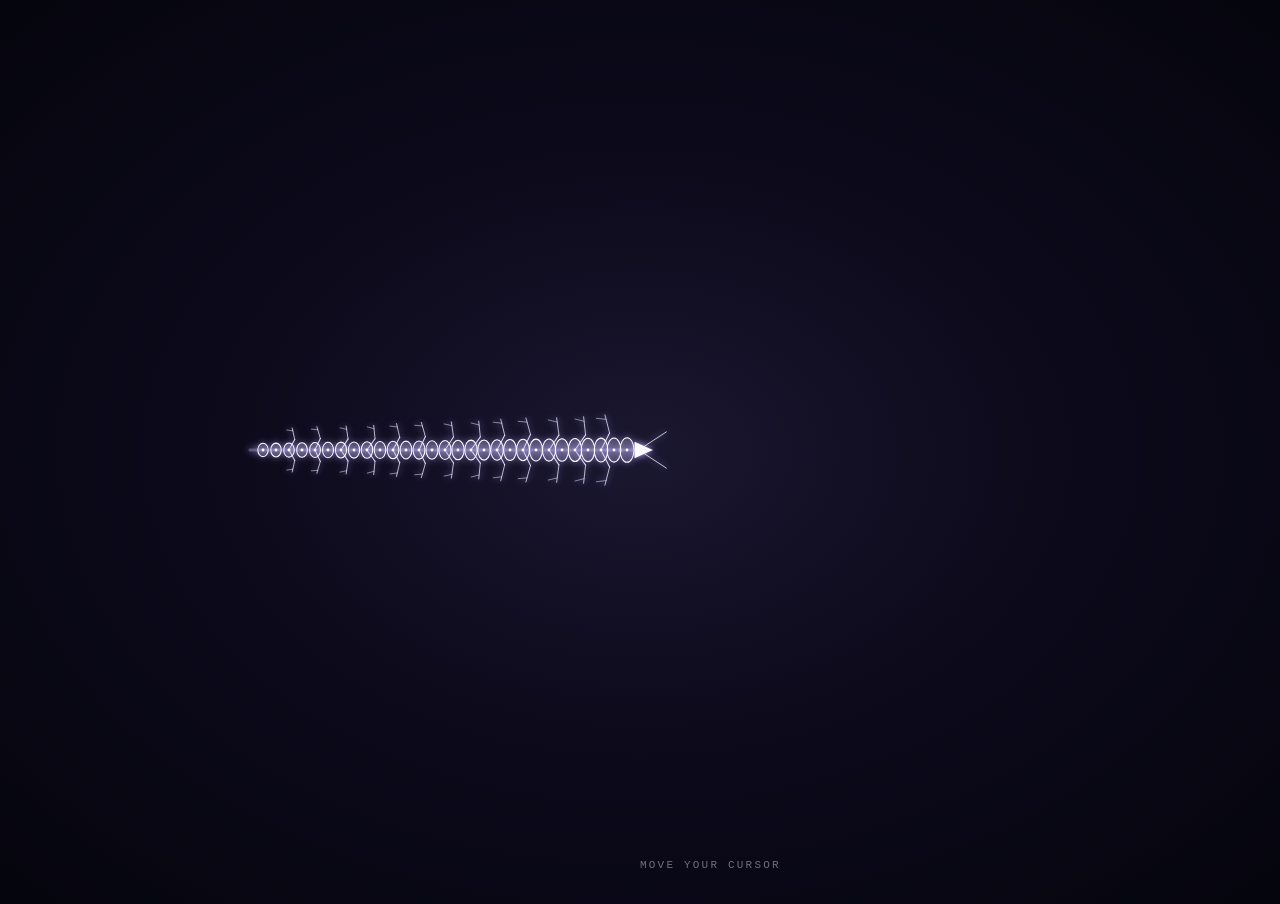
==== index.html @ 1a96da90 "Add files via upload" ====
<!DOCTYPE html>
<html lang="en">
<head>
    <meta charset="UTF-8">
    <meta name="viewport" content="width=device-width, initial-scale=1.0">
    <title>Cursor Creature</title>
    <link rel="stylesheet" href="style.css"/>
</head>
<body>
    <canvas id="creature"></canvas>
    <p class="hint">move your cursor</p>

    <script src="script.js"></script>
</body>
</html>
---- style.css ----
:root{
    color-scheme: dark;
}

*{
    box-sizing: border-box;
}

body{
    margin: 0;
    min-height: 100vh;
    overflow: hidden;
    background: radial-gradient(
        #1a1730 0%,
        #0d0a1c 44%,
        #05050d 100%
    );
}

canvas {
    display: black;
    width: 100vw;
    height: 100vh;
    cursor: crosshair;
}

.hint{
    position: fixed;
    left: 50%;
    bottom: 28px;
    margin: 0;
    transform: rotateX(-50%);
    color: rgba(255, 255, 255, 0.42);
    font: 500 11px/1.2 monospace;
    letter-spacing: 0.2em;
    pointer-events: none;
    text-transform: uppercase;
}
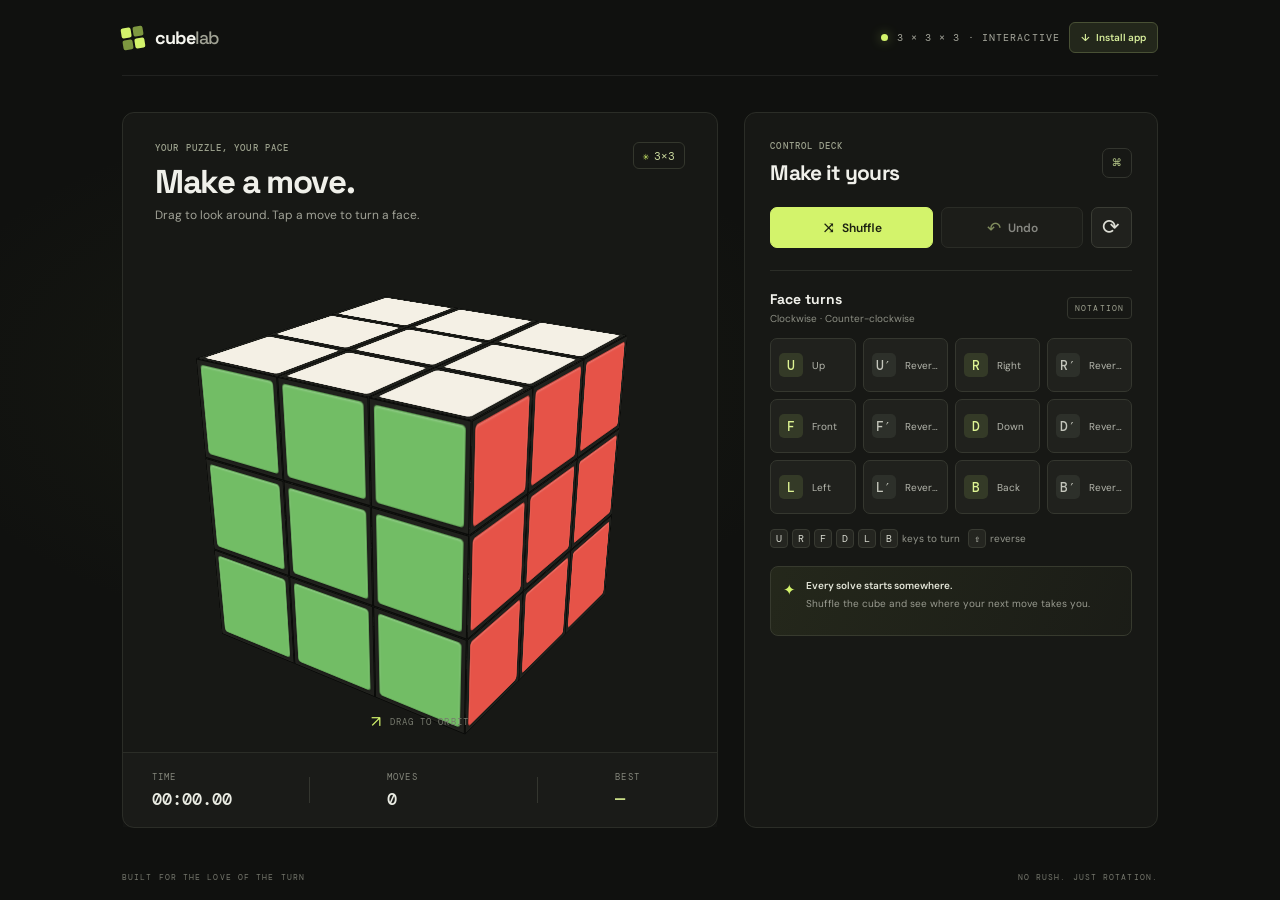
==== commit a1576412: "Add installable Cube Lab PWA Co-authored-by: Copilot App <223556219+Copilot@users.noreply.github.com" ====
--- a/index.html
+++ b/index.html
@@ -1,15 +1,149 @@
-<!DOCTYPE html>
+<!doctype html>
 <html lang="en">
-<head>
+  <head>
     <meta charset="UTF-8">
-    <meta name="viewport" content="width=device-width, initial-scale=1.0">
-    <title>Cursor Creature</title>
-    <link rel="stylesheet" href="style.css"/>
-</head>
-<body>
-    <canvas id="creature"></canvas>
-    <p class="hint">move your cursor</p>
+    <meta name="viewport" content="width=device-width, initial-scale=1, viewport-fit=cover">
+    <meta name="theme-color" content="#10110f">
+    <meta name="description" content="A smooth, interactive 3D Rubik's Cube for your phone, tablet, and desktop.">
+    <meta name="apple-mobile-web-app-capable" content="yes">
+    <meta name="apple-mobile-web-app-status-bar-style" content="black-translucent">
+    <meta name="apple-mobile-web-app-title" content="Cube Lab">
+    <title>Cube Lab — 3D Rubik's Cube</title>
+    <link rel="manifest" href="./manifest.webmanifest">
+    <link rel="icon" href="./icons/icon.svg" type="image/svg+xml">
+    <link rel="apple-touch-icon" href="./icons/apple-touch-icon.png">
+    <link rel="preconnect" href="https://fonts.googleapis.com">
+    <link rel="preconnect" href="https://fonts.gstatic.com" crossorigin>
+    <link href="https://fonts.googleapis.com/css2?family=DM+Mono:wght@400;500&family=DM+Sans:wght@400;500;600;700&family=Space+Grotesk:wght@500;600;700&display=swap" rel="stylesheet">
+    <link rel="stylesheet" href="style.css">
+    <script src="script.js" defer></script>
+  </head>
+  <body>
+    <div class="app-shell">
+      <header class="topbar">
+        <a class="brand" href="#" aria-label="Cube Lab home">
+          <span class="brand-mark" aria-hidden="true"><i></i><i></i><i></i><i></i></span>
+          <span>cube<span class="brand-light">lab</span></span>
+        </a>
+        <div class="topbar-right">
+          <span class="status-dot" aria-hidden="true"></span>
+          <span class="topbar-label">3 × 3 × 3 · INTERACTIVE</span>
+          <button class="install-button" id="install-button" type="button" aria-haspopup="dialog">
+            <span aria-hidden="true">↓</span> Install app
+          </button>
+        </div>
+      </header>
 
-    <script src="script.js"></script>
-</body>
-</html>+      <main class="workspace">
+        <section class="cube-panel" aria-label="Interactive Rubik's Cube">
+          <div class="panel-heading">
+            <div>
+              <p class="eyebrow">YOUR PUZZLE, YOUR PACE</p>
+              <h1>Make a move.</h1>
+              <p class="subheading">Drag to look around. Tap a move to turn a face.</p>
+            </div>
+            <span class="cube-badge"><span aria-hidden="true">✳</span> 3×3</span>
+          </div>
+
+          <div class="cube-stage" id="cube-stage">
+            <div class="orbit orbit-one" aria-hidden="true"></div>
+            <div class="orbit orbit-two" aria-hidden="true"></div>
+            <div class="cube" id="cube" role="img" aria-label="Solved 3 by 3 Rubik's Cube. Drag to rotate the view.">
+              <div id="cube-layer" class="cube-layer"></div>
+            </div>
+            <div class="stage-caption"><span class="drag-icon" aria-hidden="true">↗</span> DRAG TO ORBIT</div>
+          </div>
+
+          <div class="stats-row" aria-label="Session statistics">
+            <div class="stat">
+              <span class="stat-label">TIME</span>
+              <span class="stat-value" id="timer">00:00.00</span>
+            </div>
+            <span class="stat-divider" aria-hidden="true"></span>
+            <div class="stat">
+              <span class="stat-label">MOVES</span>
+              <span class="stat-value" id="move-count">0</span>
+            </div>
+            <span class="stat-divider" aria-hidden="true"></span>
+            <div class="stat">
+              <span class="stat-label">BEST</span>
+              <span class="stat-value" id="best-time">—</span>
+            </div>
+          </div>
+        </section>
+
+        <aside class="control-panel" aria-label="Cube controls">
+          <div class="control-heading">
+            <div>
+              <p class="eyebrow">CONTROL DECK</p>
+              <h2>Make it yours</h2>
+            </div>
+            <span class="control-icon" aria-hidden="true">⌘</span>
+          </div>
+
+          <div class="action-row">
+            <button class="button button-primary" id="shuffle-button" type="button">
+              <span aria-hidden="true">⤨</span> Shuffle
+            </button>
+            <button class="button button-secondary" id="undo-button" type="button" disabled>
+              <span aria-hidden="true">↶</span> Undo
+            </button>
+            <button class="icon-button" id="reset-button" type="button" aria-label="Reset cube" title="Reset cube">
+              <span aria-hidden="true">⟳</span>
+            </button>
+          </div>
+
+          <div class="section-rule"></div>
+          <div class="moves-heading">
+            <div>
+              <h3>Face turns</h3>
+              <p>Clockwise · Counter-clockwise</p>
+            </div>
+            <span class="notation-pill">NOTATION</span>
+          </div>
+
+          <div class="move-grid" aria-label="Turn a face">
+            <button class="move-button" data-move="U" type="button"><span class="move-letter">U</span><span class="move-name">Up</span></button>
+            <button class="move-button reverse" data-move="U'" type="button" aria-label="Turn Up counter-clockwise"><span class="move-letter">U′</span><span class="move-name">Reverse</span></button>
+            <button class="move-button" data-move="R" type="button"><span class="move-letter">R</span><span class="move-name">Right</span></button>
+            <button class="move-button reverse" data-move="R'" type="button" aria-label="Turn Right counter-clockwise"><span class="move-letter">R′</span><span class="move-name">Reverse</span></button>
+            <button class="move-button" data-move="F" type="button"><span class="move-letter">F</span><span class="move-name">Front</span></button>
+            <button class="move-button reverse" data-move="F'" type="button" aria-label="Turn Front counter-clockwise"><span class="move-letter">F′</span><span class="move-name">Reverse</span></button>
+            <button class="move-button" data-move="D" type="button"><span class="move-letter">D</span><span class="move-name">Down</span></button>
+            <button class="move-button reverse" data-move="D'" type="button" aria-label="Turn Down counter-clockwise"><span class="move-letter">D′</span><span class="move-name">Reverse</span></button>
+            <button class="move-button" data-move="L" type="button"><span class="move-letter">L</span><span class="move-name">Left</span></button>
+            <button class="move-button reverse" data-move="L'" type="button" aria-label="Turn Left counter-clockwise"><span class="move-letter">L′</span><span class="move-name">Reverse</span></button>
+            <button class="move-button" data-move="B" type="button"><span class="move-letter">B</span><span class="move-name">Back</span></button>
+            <button class="move-button reverse" data-move="B'" type="button" aria-label="Turn Back counter-clockwise"><span class="move-letter">B′</span><span class="move-name">Reverse</span></button>
+          </div>
+
+          <div class="keyboard-hint"><span class="keycap">U</span><span class="keycap">R</span><span class="keycap">F</span><span class="keycap">D</span><span class="keycap">L</span><span class="keycap">B</span><span>keys to turn</span><span class="keycap shift-key">⇧</span><span>reverse</span></div>
+
+          <div class="tip-card">
+            <span class="tip-icon" aria-hidden="true">✦</span>
+            <div><strong>Every solve starts somewhere.</strong><p>Shuffle the cube and see where your next move takes you.</p></div>
+          </div>
+        </aside>
+      </main>
+
+      <footer class="footer">
+        <span>BUILT FOR THE LOVE OF THE TURN</span>
+        <span>NO RUSH. JUST ROTATION.</span>
+      </footer>
+      <div class="sr-only" id="live-region" aria-live="polite" aria-atomic="true"></div>
+    </div>
+
+    <dialog class="install-dialog" id="install-dialog" aria-labelledby="install-title">
+      <div class="dialog-top">
+        <span class="dialog-mark" aria-hidden="true">✳</span>
+        <button class="dialog-close" id="install-close" type="button" aria-label="Close install instructions">×</button>
+      </div>
+      <p class="eyebrow">TAKE THE CUBE WITH YOU</p>
+      <h2 id="install-title">Install Cube Lab</h2>
+      <p class="dialog-copy" id="install-summary"></p>
+      <ol class="install-steps" id="install-steps"></ol>
+      <p class="dialog-note" id="install-note"></p>
+      <button class="button button-primary dialog-done" id="install-done" type="button">Got it</button>
+    </dialog>
+  </body>
+</html>
--- a/style.css
+++ b/style.css
@@ -1,38 +1,949 @@
-:root{
-    color-scheme: dark;
-}
-
-*{
-    box-sizing: border-box;
-}
-
-body{
-    margin: 0;
-    min-height: 100vh;
-    overflow: hidden;
-    background: radial-gradient(
-        #1a1730 0%,
-        #0d0a1c 44%,
-        #05050d 100%
-    );
-}
-
-canvas {
-    display: black;
-    width: 100vw;
-    height: 100vh;
-    cursor: crosshair;
-}
-
-.hint{
-    position: fixed;
-    left: 50%;
-    bottom: 28px;
-    margin: 0;
-    transform: rotateX(-50%);
-    color: rgba(255, 255, 255, 0.42);
-    font: 500 11px/1.2 monospace;
-    letter-spacing: 0.2em;
-    pointer-events: none;
-    text-transform: uppercase;
-}+:root {
+  color-scheme: dark;
+  font-family: "DM Sans", sans-serif;
+  color: #f0f0ea;
+  background: #10110f;
+  font-synthesis: none;
+  text-rendering: optimizeLegibility;
+  --surface: #181916;
+  --surface-raised: #1e201c;
+  --line: #2b2d27;
+  --muted: #898b80;
+  --lime: #d3f36b;
+  --cube-size: min(292px, 56vw);
+  --unit: calc(var(--cube-size) / 3);
+}
+
+* {
+  box-sizing: border-box;
+}
+
+body {
+  min-width: 320px;
+  min-height: 100vh;
+  margin: 0;
+  background:
+    radial-gradient(ellipse at 29% 42%, rgb(91 104 48 / 10%), transparent 36%),
+    #10110f;
+}
+
+button,
+a {
+  -webkit-tap-highlight-color: transparent;
+}
+
+button {
+  color: inherit;
+  font: inherit;
+}
+
+.app-shell {
+  width: min(1120px, 100%);
+  min-height: 100vh;
+  min-height: 100dvh;
+  margin: 0 auto;
+  padding: env(safe-area-inset-top, 0px) max(42px, env(safe-area-inset-right, 0px)) env(safe-area-inset-bottom, 0px) max(42px, env(safe-area-inset-left, 0px));
+  display: flex;
+  flex-direction: column;
+}
+
+.topbar {
+  min-height: 76px;
+  display: flex;
+  align-items: center;
+  justify-content: space-between;
+  border-bottom: 1px solid rgb(255 255 255 / 7%);
+}
+
+.brand {
+  display: inline-flex;
+  align-items: center;
+  gap: 11px;
+  color: #f5f5ee;
+  font: 700 18px/1 "Space Grotesk", sans-serif;
+  letter-spacing: -0.8px;
+  text-decoration: none;
+}
+
+.brand-light {
+  color: #a1a395;
+  font-weight: 500;
+}
+
+.brand-mark {
+  width: 22px;
+  height: 22px;
+  display: grid;
+  grid-template-columns: repeat(2, 1fr);
+  grid-template-rows: repeat(2, 1fr);
+  gap: 2px;
+  transform: rotate(-9deg);
+}
+
+.brand-mark i {
+  border-radius: 2px;
+  background: var(--lime);
+}
+
+.brand-mark i:nth-child(2),
+.brand-mark i:nth-child(3) {
+  background: #7d9740;
+}
+
+.topbar-right {
+  display: flex;
+  align-items: center;
+  gap: 9px;
+}
+
+.install-button {
+  min-height: 31px;
+  padding: 0 11px;
+  display: inline-flex;
+  align-items: center;
+  justify-content: center;
+  gap: 6px;
+  border: 1px solid #495135;
+  border-radius: 6px;
+  background: #23271b;
+  color: #d7ed9b;
+  font-size: 10px;
+  font-weight: 600;
+  cursor: pointer;
+  transition: background-color 150ms ease, border-color 150ms ease;
+}
+
+.install-button:hover {
+  border-color: var(--lime);
+  background: #2a3020;
+}
+
+.install-button:focus-visible,
+.dialog-close:focus-visible {
+  outline: 2px solid var(--lime);
+  outline-offset: 3px;
+}
+
+.install-button[hidden] {
+  display: none;
+}
+
+.status-dot {
+  width: 7px;
+  height: 7px;
+  border-radius: 50%;
+  background: var(--lime);
+  box-shadow: 0 0 12px rgb(211 243 107 / 45%);
+}
+
+.topbar-label,
+.eyebrow,
+.stat-label,
+.footer,
+.stage-caption,
+.notation-pill {
+  font-family: "DM Mono", monospace;
+  letter-spacing: 1.1px;
+}
+
+.topbar-label {
+  color: #a7a89d;
+  font-size: 10px;
+}
+
+.workspace {
+  flex: 1;
+  display: grid;
+  grid-template-columns: minmax(0, 1.24fr) minmax(340px, 0.86fr);
+  gap: 26px;
+  padding: 36px 0 25px;
+}
+
+.cube-panel,
+.control-panel {
+  min-width: 0;
+  border: 1px solid var(--line);
+  border-radius: 12px;
+  background: rgb(24 25 22 / 94%);
+}
+
+.cube-panel {
+  padding: 29px 32px 0;
+  display: flex;
+  flex-direction: column;
+}
+
+.panel-heading,
+.control-heading {
+  display: flex;
+  align-items: flex-start;
+  justify-content: space-between;
+  gap: 12px;
+}
+
+.eyebrow {
+  margin: 0 0 10px;
+  color: #9ca18d;
+  font-size: 9px;
+  font-weight: 500;
+}
+
+h1,
+h2,
+h3,
+p {
+  margin-top: 0;
+}
+
+h1,
+h2,
+h3 {
+  font-family: "Space Grotesk", sans-serif;
+}
+
+h1 {
+  margin-bottom: 7px;
+  font-size: clamp(26px, 3vw, 33px);
+  line-height: 1.1;
+  letter-spacing: -1.3px;
+}
+
+.subheading {
+  margin-bottom: 0;
+  color: #a1a297;
+  font-size: 12px;
+}
+
+.cube-badge {
+  min-width: 49px;
+  height: 27px;
+  padding: 0 9px;
+  display: inline-flex;
+  align-items: center;
+  justify-content: center;
+  gap: 5px;
+  border: 1px solid #34372d;
+  border-radius: 6px;
+  color: #c9d89d;
+  font: 11px "DM Mono", monospace;
+}
+
+.cube-badge span {
+  color: var(--lime);
+}
+
+.cube-stage {
+  position: relative;
+  min-height: 370px;
+  flex: 1;
+  display: grid;
+  place-items: center;
+  perspective: 1000px;
+  isolation: isolate;
+}
+
+.cube-stage::before {
+  content: "";
+  position: absolute;
+  left: 50%;
+  top: 57%;
+  width: 70%;
+  height: 43%;
+  z-index: -1;
+  border-radius: 50%;
+  background: radial-gradient(ellipse, rgb(198 226 112 / 10%), transparent 67%);
+  transform: translate(-50%, -50%);
+  pointer-events: none;
+}
+
+.orbit {
+  position: absolute;
+  top: 48%;
+  left: 50%;
+  width: min(330px, 76%);
+  aspect-ratio: 1;
+  border: 1px solid rgb(217 228 179 / 8%);
+  border-radius: 50%;
+  transform: translate(-50%, -50%) rotateX(68deg) rotate(-17deg);
+  pointer-events: none;
+}
+
+.orbit-two {
+  width: min(276px, 64%);
+  transform: translate(-50%, -50%) rotateX(68deg) rotate(34deg);
+  opacity: 0.6;
+}
+
+.cube {
+  position: relative;
+  width: var(--cube-size);
+  height: var(--cube-size);
+  transform: rotateX(-24deg) rotateY(-34deg);
+  transform-style: preserve-3d;
+  touch-action: none;
+  cursor: grab;
+  user-select: none;
+  -webkit-user-select: none;
+}
+
+.cube.is-dragging {
+  cursor: grabbing;
+}
+
+.cube-layer {
+  position: absolute;
+  inset: 0;
+  transform-style: preserve-3d;
+}
+
+.turn-layer {
+  position: absolute;
+  inset: 0;
+  transform-style: preserve-3d;
+  transform-origin: 50% 50% 0;
+  will-change: transform;
+}
+
+.cubie {
+  position: absolute;
+  top: 50%;
+  left: 50%;
+  width: var(--unit);
+  height: var(--unit);
+  transform: translate(-50%, -50%) translate3d(var(--x), var(--y), var(--z));
+  transform-style: preserve-3d;
+}
+
+.cubie-face {
+  position: absolute;
+  inset: 0;
+  border: 1px solid #090a08;
+  background: #20211d;
+  backface-visibility: hidden;
+}
+
+.cubie-face::after {
+  content: "";
+  position: absolute;
+  inset: 4px;
+  border: 1px solid rgb(0 0 0 / 13%);
+  border-radius: 4px;
+  background: var(--sticker, transparent);
+  box-shadow: inset 0 1px 2px rgb(255 255 255 / 24%), 0 1px 2px rgb(0 0 0 / 30%);
+}
+
+.face-front { transform: translateZ(calc(var(--unit) / 2)); }
+.face-back { transform: rotateY(180deg) translateZ(calc(var(--unit) / 2)); }
+.face-right { transform: rotateY(90deg) translateZ(calc(var(--unit) / 2)); }
+.face-left { transform: rotateY(-90deg) translateZ(calc(var(--unit) / 2)); }
+.face-up { transform: rotateX(90deg) translateZ(calc(var(--unit) / 2)); }
+.face-down { transform: rotateX(-90deg) translateZ(calc(var(--unit) / 2)); }
+
+.stage-caption {
+  position: absolute;
+  bottom: 20px;
+  display: flex;
+  align-items: center;
+  gap: 7px;
+  color: #777a6e;
+  font-size: 9px;
+}
+
+.drag-icon {
+  color: var(--lime);
+  font: 16px "DM Sans", sans-serif;
+}
+
+.stats-row {
+  min-height: 75px;
+  margin: 0 -32px;
+  padding: 0 29px;
+  display: flex;
+  align-items: center;
+  justify-content: space-between;
+  border-top: 1px solid var(--line);
+  background: rgb(255 255 255 / 1%);
+}
+
+.stat {
+  min-width: 73px;
+  display: flex;
+  flex-direction: column;
+  gap: 5px;
+}
+
+.stat-label {
+  color: #85877c;
+  font-size: 9px;
+}
+
+.stat-value {
+  color: #ebede4;
+  font: 500 17px "DM Mono", monospace;
+  font-variant-numeric: tabular-nums;
+}
+
+#best-time {
+  color: #c8dc86;
+}
+
+.stat-divider {
+  width: 1px;
+  height: 26px;
+  background: #34362f;
+}
+
+.control-panel {
+  padding: 27px 25px 22px;
+}
+
+.control-heading {
+  align-items: center;
+  margin-bottom: 21px;
+}
+
+.control-heading .eyebrow {
+  margin-bottom: 7px;
+}
+
+h2 {
+  margin-bottom: 0;
+  font-size: 21px;
+  letter-spacing: -0.7px;
+}
+
+.control-icon {
+  width: 30px;
+  height: 30px;
+  display: grid;
+  place-items: center;
+  border: 1px solid #33352e;
+  border-radius: 7px;
+  color: #b7c98a;
+  font: 15px "DM Mono", monospace;
+}
+
+.action-row {
+  display: grid;
+  grid-template-columns: 1.15fr 1fr 41px;
+  gap: 8px;
+}
+
+.button,
+.icon-button {
+  min-height: 41px;
+  border-radius: 7px;
+  display: inline-flex;
+  align-items: center;
+  justify-content: center;
+  gap: 7px;
+  font-size: 12px;
+  font-weight: 600;
+  cursor: pointer;
+  transition: background-color 150ms ease, border-color 150ms ease, transform 150ms ease, opacity 150ms ease;
+}
+
+.button:active:not(:disabled),
+.icon-button:active:not(:disabled),
+.move-button:active:not(:disabled) {
+  transform: scale(0.97);
+}
+
+.button:focus-visible,
+.icon-button:focus-visible,
+.move-button:focus-visible {
+  outline: 2px solid var(--lime);
+  outline-offset: 3px;
+}
+
+.button:disabled,
+.icon-button:disabled,
+.move-button:disabled {
+  cursor: wait;
+  opacity: 0.56;
+}
+
+.button-primary {
+  border: 1px solid var(--lime);
+  background: var(--lime);
+  color: #1b2010;
+}
+
+.button-primary:hover:not(:disabled) {
+  background: #e0ff88;
+}
+
+.button-primary span {
+  font-size: 16px;
+}
+
+.button-secondary,
+.icon-button {
+  border: 1px solid #3a3c34;
+  background: #20211d;
+  color: #ddded5;
+}
+
+.button-secondary:hover:not(:disabled),
+.icon-button:hover:not(:disabled) {
+  border-color: #73785e;
+  background: #282a24;
+}
+
+.button-secondary span {
+  color: #d2e895;
+  font-size: 17px;
+}
+
+.icon-button {
+  font-size: 21px;
+  line-height: 1;
+}
+
+.section-rule {
+  height: 1px;
+  margin: 22px 0 19px;
+  background: var(--line);
+}
+
+.moves-heading {
+  margin-bottom: 13px;
+  display: flex;
+  align-items: center;
+  justify-content: space-between;
+}
+
+h3 {
+  margin-bottom: 4px;
+  font-size: 14px;
+}
+
+.moves-heading p {
+  margin-bottom: 0;
+  color: #8d8f84;
+  font-size: 10px;
+}
+
+.notation-pill {
+  padding: 5px 7px;
+  border: 1px solid #34362e;
+  border-radius: 4px;
+  color: #9da08f;
+  font-size: 8px;
+}
+
+.move-grid {
+  display: grid;
+  grid-template-columns: repeat(4, minmax(0, 1fr));
+  gap: 7px;
+}
+
+.move-button {
+  min-height: 54px;
+  padding: 6px 8px;
+  display: flex;
+  align-items: center;
+  gap: 9px;
+  border: 1px solid #35372f;
+  border-radius: 7px;
+  background: #20211d;
+  text-align: left;
+  cursor: pointer;
+  transition: background-color 150ms ease, border-color 150ms ease, transform 150ms ease;
+}
+
+.move-button:hover:not(:disabled) {
+  border-color: #667044;
+  background: #282b22;
+}
+
+.move-letter {
+  min-width: 24px;
+  height: 24px;
+  display: grid;
+  place-items: center;
+  border-radius: 5px;
+  background: #343a27;
+  color: #def493;
+  font: 500 13px "DM Mono", monospace;
+}
+
+.reverse .move-letter {
+  background: #2d302a;
+  color: #c4c6bc;
+}
+
+.move-name {
+  overflow: hidden;
+  color: #b5b7ad;
+  font-size: 10px;
+  text-overflow: ellipsis;
+}
+
+.keyboard-hint {
+  margin: 15px 0 18px;
+  display: flex;
+  align-items: center;
+  flex-wrap: wrap;
+  gap: 4px;
+  color: #95978d;
+  font-size: 10px;
+}
+
+.keycap {
+  min-width: 18px;
+  height: 19px;
+  padding: 0 4px;
+  display: inline-grid;
+  place-items: center;
+  border: 1px solid #383a32;
+  border-radius: 4px;
+  background: #242520;
+  color: #d9dbd1;
+  font: 10px "DM Mono", monospace;
+}
+
+.keyboard-hint > span:nth-last-child(2) {
+  margin-left: 4px;
+}
+
+.shift-key {
+  margin-left: 3px;
+}
+
+.tip-card {
+  min-height: 70px;
+  padding: 12px;
+  display: flex;
+  align-items: flex-start;
+  gap: 10px;
+  border: 1px solid #373a2e;
+  border-radius: 8px;
+  background: linear-gradient(110deg, rgb(211 243 107 / 7%), rgb(211 243 107 / 2%));
+}
+
+.tip-icon {
+  padding-top: 1px;
+  color: var(--lime);
+  font-size: 15px;
+}
+
+.tip-card strong {
+  display: block;
+  margin-bottom: 4px;
+  color: #e4e6d9;
+  font-size: 10px;
+  font-weight: 600;
+}
+
+.tip-card p {
+  margin-bottom: 0;
+  color: #999b90;
+  font-size: 10px;
+  line-height: 1.5;
+}
+
+.footer {
+  min-height: 47px;
+  display: flex;
+  align-items: center;
+  justify-content: space-between;
+  color: #74766c;
+  font-size: 8px;
+}
+
+.sr-only {
+  position: absolute;
+  width: 1px;
+  height: 1px;
+  padding: 0;
+  margin: -1px;
+  overflow: hidden;
+  clip: rect(0, 0, 0, 0);
+  white-space: nowrap;
+  border: 0;
+}
+
+.install-dialog {
+  width: min(420px, calc(100vw - 32px));
+  max-height: calc(100vh - 32px);
+  overflow: auto;
+  padding: 25px;
+  border: 1px solid #3a3d32;
+  border-radius: 13px;
+  background: #1a1c17;
+  color: #f0f0ea;
+  box-shadow: 0 24px 80px rgb(0 0 0 / 55%);
+}
+
+.install-dialog::backdrop {
+  background: rgb(5 6 4 / 72%);
+  backdrop-filter: blur(4px);
+}
+
+.dialog-top {
+  margin-bottom: 20px;
+  display: flex;
+  align-items: center;
+  justify-content: space-between;
+}
+
+.dialog-mark {
+  width: 36px;
+  height: 36px;
+  display: grid;
+  place-items: center;
+  border: 1px solid #414833;
+  border-radius: 9px;
+  background: #272d1f;
+  color: var(--lime);
+  font-size: 19px;
+}
+
+.dialog-close {
+  width: 32px;
+  height: 32px;
+  border: 1px solid #393b33;
+  border-radius: 6px;
+  background: #22231f;
+  color: #d5d7ce;
+  font-size: 21px;
+  line-height: 1;
+  cursor: pointer;
+}
+
+.install-dialog h2 {
+  margin-bottom: 9px;
+}
+
+.dialog-copy,
+.dialog-note {
+  color: #b0b2a7;
+  font-size: 12px;
+  line-height: 1.65;
+}
+
+.dialog-copy {
+  margin-bottom: 16px;
+}
+
+.install-steps {
+  margin: 0 0 17px;
+  padding-left: 21px;
+  color: #e0e2d9;
+  font-size: 12px;
+  line-height: 1.65;
+}
+
+.install-steps li {
+  padding-left: 4px;
+  margin-bottom: 6px;
+}
+
+.install-steps li::marker {
+  color: var(--lime);
+  font-family: "DM Mono", monospace;
+}
+
+.dialog-note {
+  margin-bottom: 20px;
+  color: #898c80;
+  font-size: 11px;
+}
+
+.dialog-done {
+  width: 100%;
+}
+
+@media (min-width: 1200px) {
+  .app-shell {
+    width: 1120px;
+  }
+}
+
+@media (max-width: 820px) {
+  .app-shell {
+    padding-right: max(24px, env(safe-area-inset-right, 0px));
+    padding-left: max(24px, env(safe-area-inset-left, 0px));
+  }
+
+  .workspace {
+    grid-template-columns: minmax(0, 1fr) minmax(300px, 0.9fr);
+    gap: 16px;
+    padding-top: 24px;
+  }
+
+  .cube-panel {
+    padding-right: 22px;
+    padding-left: 22px;
+  }
+
+  .stats-row {
+    margin-right: -22px;
+    margin-left: -22px;
+    padding: 0 19px;
+  }
+
+  .control-panel {
+    padding-right: 18px;
+    padding-left: 18px;
+  }
+
+  .move-grid {
+    grid-template-columns: repeat(2, minmax(0, 1fr));
+  }
+
+  .move-button {
+    min-height: 48px;
+  }
+}
+
+@media (min-width: 641px) and (max-width: 700px) {
+  .workspace {
+    grid-template-columns: 1fr;
+  }
+}
+
+@media (max-width: 640px) {
+  .app-shell {
+    padding-right: max(15px, env(safe-area-inset-right, 0px));
+    padding-left: max(15px, env(safe-area-inset-left, 0px));
+  }
+
+  .topbar {
+    min-height: 62px;
+  }
+
+  .topbar-label {
+    display: none;
+  }
+
+  .install-button {
+    min-height: 29px;
+    padding: 0 8px;
+    font-size: 9px;
+  }
+
+  .workspace {
+    grid-template-columns: 1fr;
+    gap: 13px;
+    padding: 15px 0 14px;
+  }
+
+  .cube-panel {
+    min-height: 520px;
+    padding: 22px 19px 0;
+  }
+
+  .panel-heading {
+    gap: 5px;
+  }
+
+  h1 {
+    font-size: 28px;
+  }
+
+  .subheading {
+    max-width: 250px;
+    font-size: 11px;
+  }
+
+  .cube-stage {
+    min-height: 338px;
+  }
+
+  :root {
+    --cube-size: min(260px, 67vw);
+  }
+
+  .stats-row {
+    min-height: 69px;
+    margin-right: -19px;
+    margin-left: -19px;
+    padding: 0 16px;
+  }
+
+  .stat {
+    min-width: 65px;
+  }
+
+  .stat-value {
+    font-size: 15px;
+  }
+
+  .control-panel {
+    padding: 21px 19px;
+  }
+
+  .move-grid {
+    grid-template-columns: repeat(4, minmax(0, 1fr));
+  }
+
+  .move-button {
+    min-height: 51px;
+    padding: 5px 6px;
+    justify-content: center;
+    gap: 5px;
+  }
+
+  .move-letter {
+    min-width: 22px;
+  }
+
+  .move-name {
+    font-size: 9px;
+  }
+
+  .footer {
+    min-height: 42px;
+    font-size: 7px;
+    letter-spacing: 0.7px;
+  }
+}
+
+@media (max-width: 370px) {
+  .app-shell {
+    padding-right: max(11px, env(safe-area-inset-right, 0px));
+    padding-left: max(11px, env(safe-area-inset-left, 0px));
+  }
+
+  .cube-panel {
+    padding-right: 15px;
+    padding-left: 15px;
+  }
+
+  .stats-row {
+    margin-right: -15px;
+    margin-left: -15px;
+    padding: 0 12px;
+  }
+
+  .stat {
+    min-width: 59px;
+  }
+
+  .stat-value {
+    font-size: 14px;
+  }
+
+  .control-panel {
+    padding-right: 15px;
+    padding-left: 15px;
+  }
+
+  .keyboard-hint {
+    gap: 3px;
+    font-size: 9px;
+  }
+}
+
+@media (prefers-reduced-motion: reduce) {
+  *,
+  *::before,
+  *::after {
+    scroll-behavior: auto !important;
+    animation-duration: 0.01ms !important;
+    animation-iteration-count: 1 !important;
+    transition-duration: 0.01ms !important;
+  }
+}
